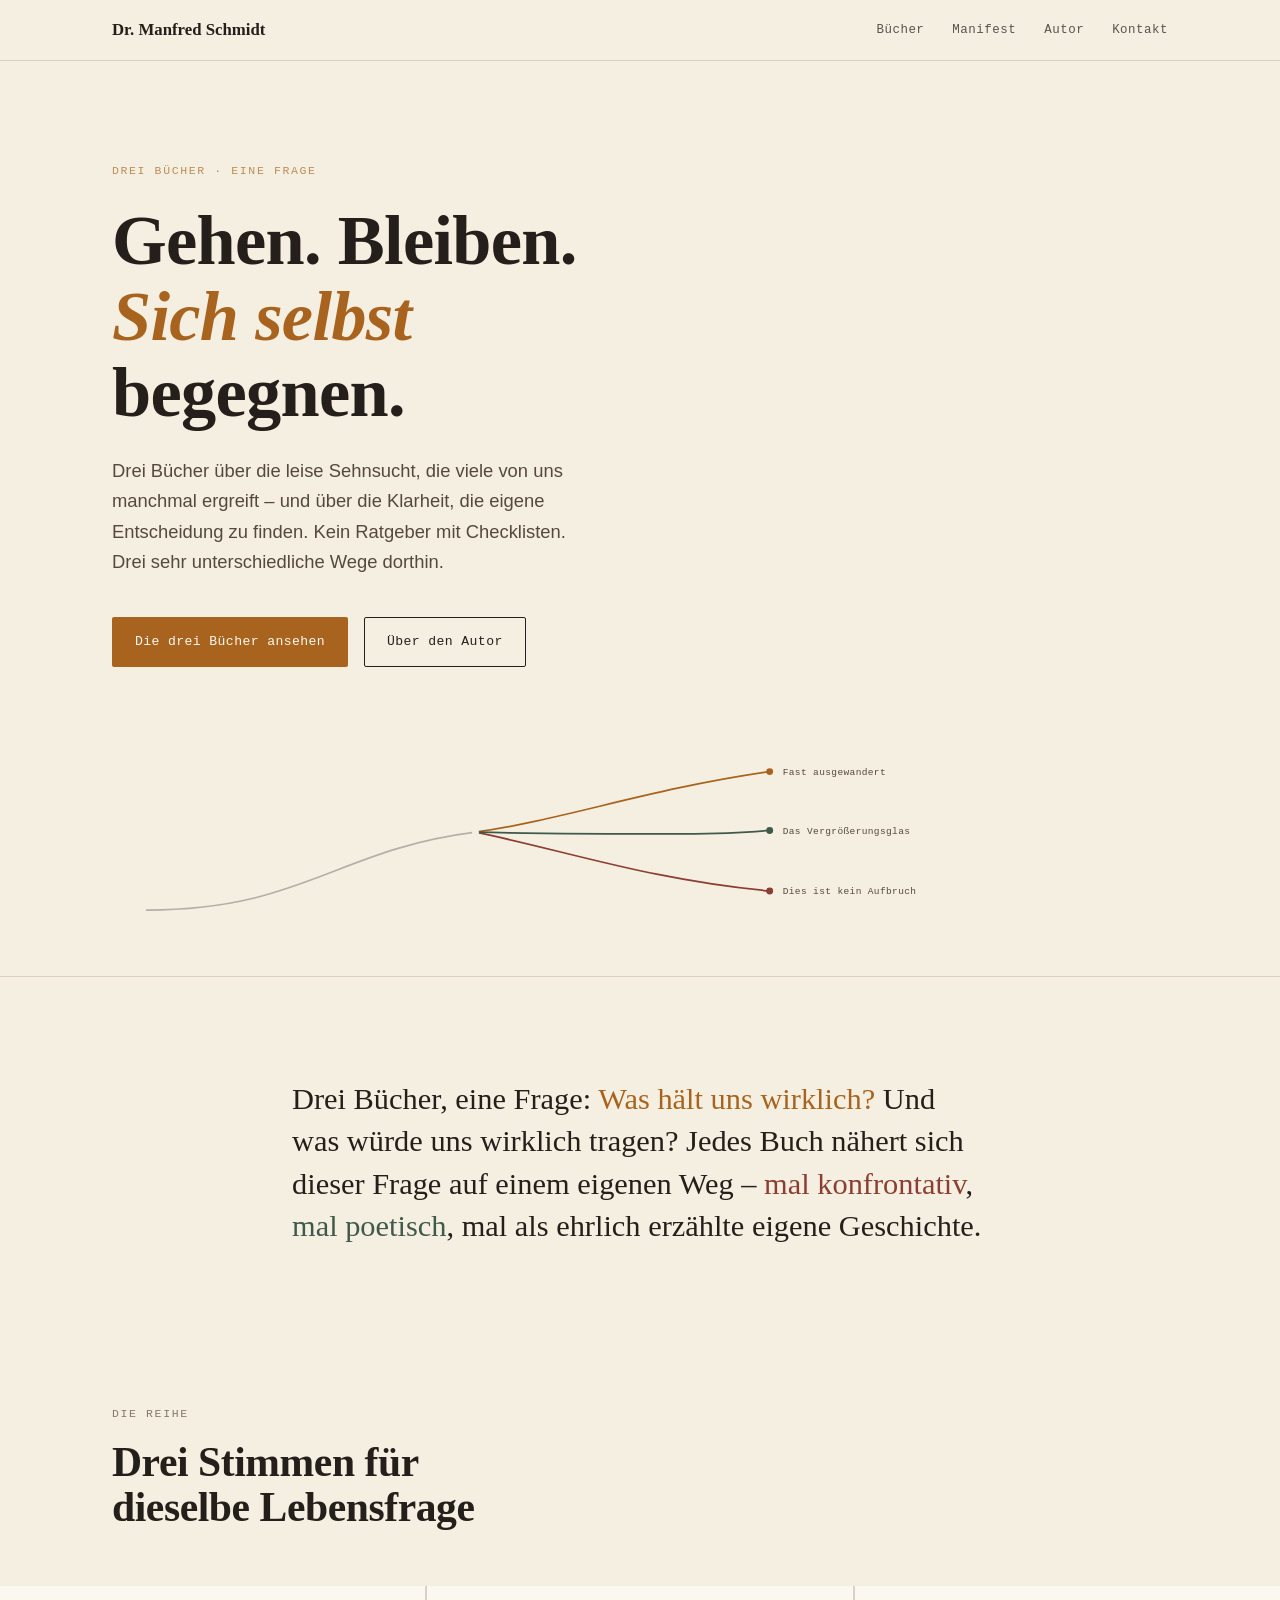
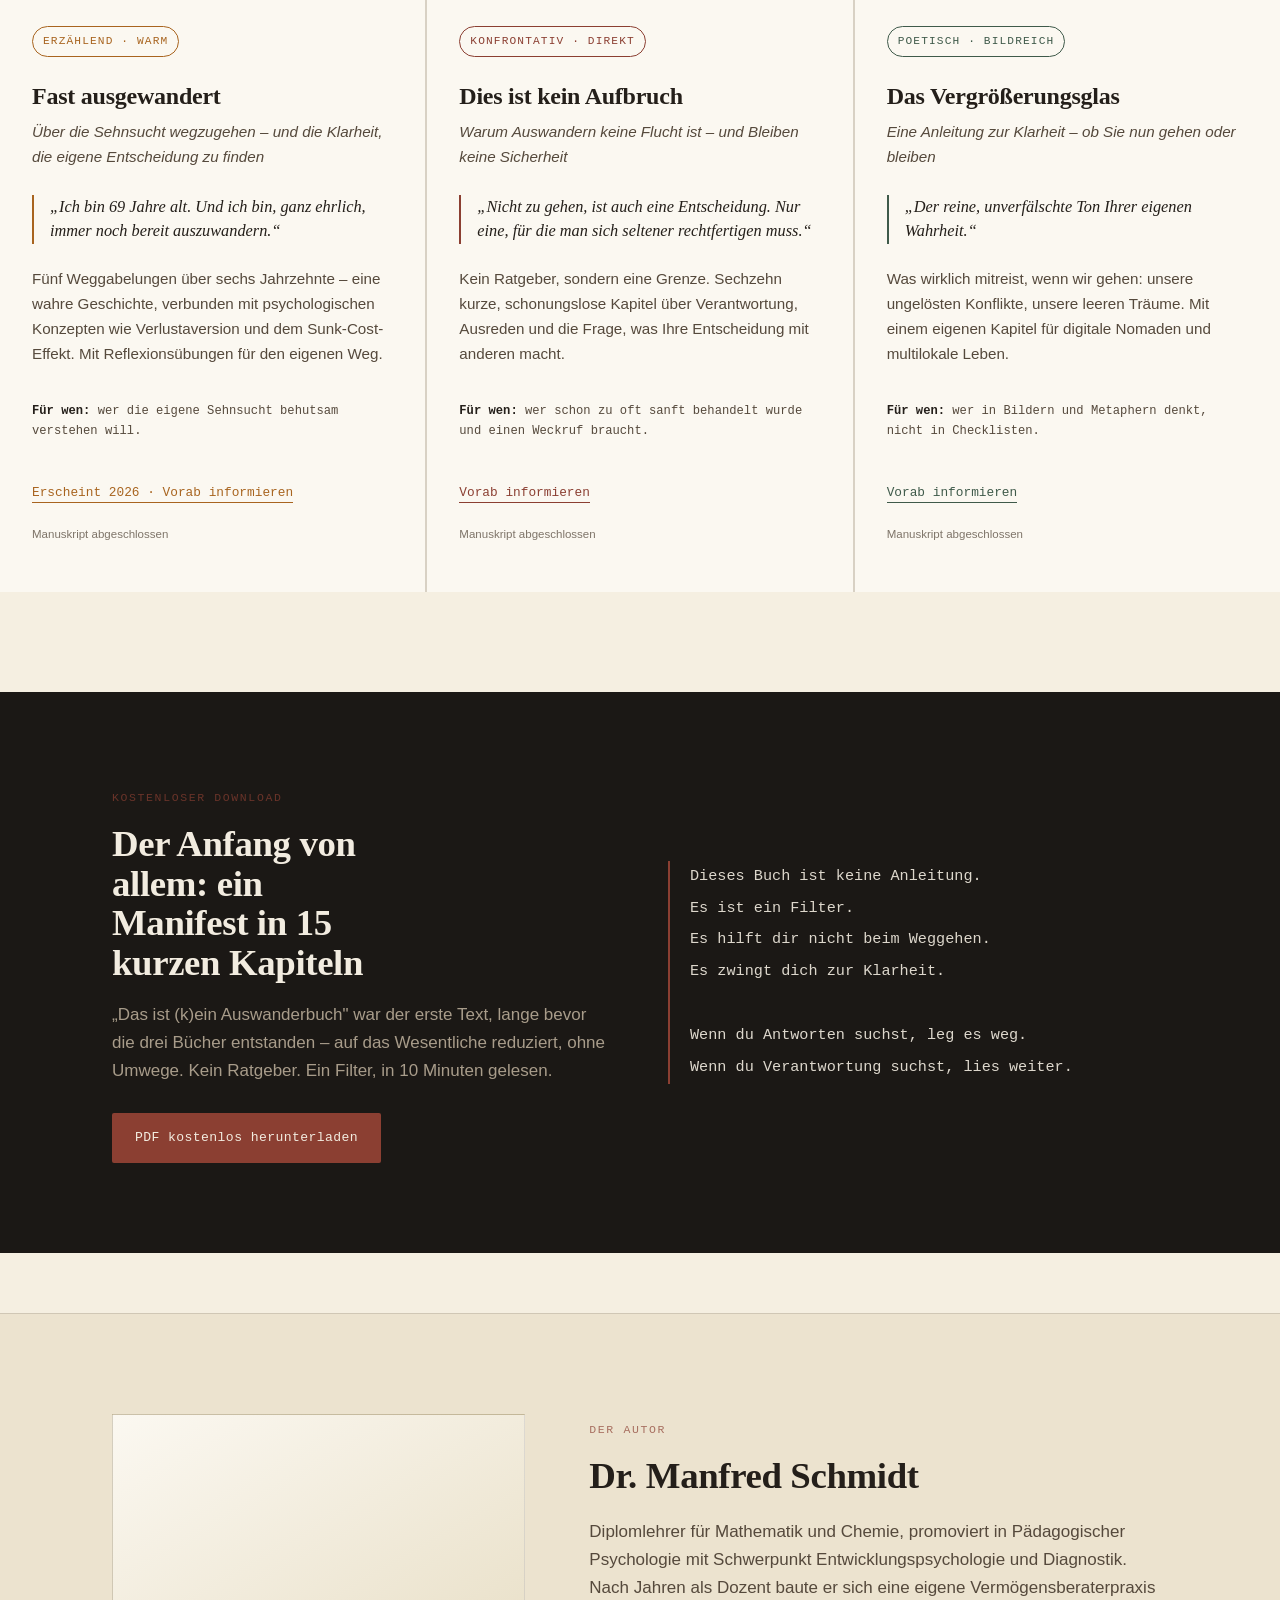
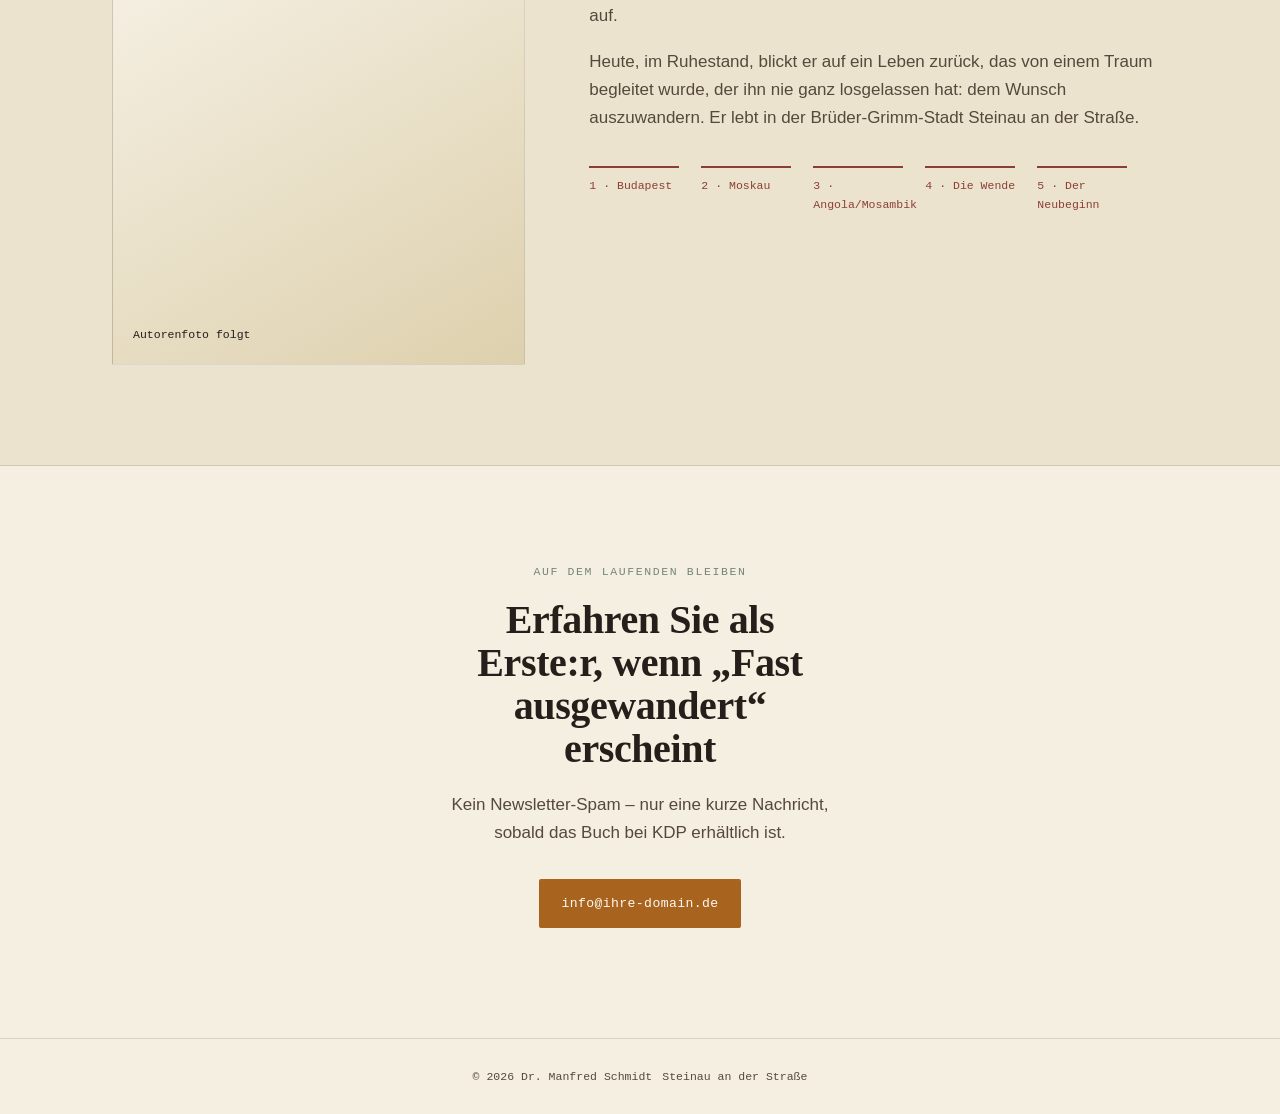
==== Dr. Manfred Schmidt — Gehen. Bleiben. Sich selbst begegnen..html @ ab990c92 "Add files via upload" ====
<!DOCTYPE html>
<!-- saved from url=(0057)file:///C:/Users/Manfred%20Schmidt/Downloads/index_8.html -->
<html lang="de"><head><meta http-equiv="Content-Type" content="text/html; charset=UTF-8">

<meta name="viewport" content="width=device-width, initial-scale=1.0">
<title>Dr. Manfred Schmidt — Gehen. Bleiben. Sich selbst begegnen.</title>
<meta name="description" content="Drei Bücher von Dr. Manfred Schmidt über die Sehnsucht wegzugehen und die Klarheit, die eigene Entscheidung zu finden.">
<link rel="preconnect" href="https://fonts.googleapis.com/">
<link rel="preconnect" href="https://fonts.gstatic.com/" crossorigin="">
<link href="./Dr. Manfred Schmidt — Gehen. Bleiben. Sich selbst begegnen._files/css2" rel="stylesheet">
<style>
  :root {
    --ink: #241f1a;
    --ink-soft: #55493c;
    --paper: #f5efe1;
    --paper-dim: #ece3cf;
    --card: #fbf8f1;
    --gold: #a8641f;
    --rust: #8b3f32;
    --sage: #3f5a4a;
    --mist: #6b6052;
    --line: rgba(36,31,26,0.14);
    --line-dark: rgba(36,31,26,0.14);
    --dark-bg: #1b1815;
    --dark-text: #f2ece0;
    --dark-mist: #a89c8a;
  }

  * { box-sizing: border-box; }
  html { scroll-behavior: smooth; }

  body {
    margin: 0;
    background: var(--paper);
    color: var(--ink);
    font-family: 'Source Sans 3', sans-serif;
    font-size: 17px;
    line-height: 1.65;
    -webkit-font-smoothing: antialiased;
  }

  h1, h2, h3, .display {
    font-family: 'Fraunces', serif;
    font-weight: 600;
    line-height: 1.08;
    margin: 0;
    letter-spacing: -0.01em;
  }

  .eyebrow {
    font-family: 'IBM Plex Mono', monospace;
    font-size: 0.72rem;
    letter-spacing: 0.14em;
    text-transform: uppercase;
    opacity: 0.7;
  }

  a { color: inherit; }

  .wrap {
    max-width: 1120px;
    margin: 0 auto;
    padding: 0 32px;
  }

  /* ---------- NAV ---------- */
  nav {
    position: sticky;
    top: 0;
    z-index: 50;
    background: rgba(245,239,225,0.88);
    backdrop-filter: blur(10px);
    border-bottom: 1px solid var(--line);
  }
  nav .wrap {
    display: flex;
    align-items: center;
    justify-content: space-between;
    padding-top: 16px;
    padding-bottom: 16px;
  }
  .brand {
    font-family: 'Fraunces', serif;
    font-weight: 600;
    font-size: 1.05rem;
  }
  .navlinks {
    display: flex;
    gap: 28px;
    font-family: 'IBM Plex Mono', monospace;
    font-size: 0.78rem;
    letter-spacing: 0.04em;
  }
  .navlinks a {
    text-decoration: none;
    opacity: 0.75;
    transition: opacity 0.2s;
  }
  .navlinks a:hover, .navlinks a:focus-visible { opacity: 1; }

  @media (max-width: 640px) {
    .navlinks { display: none; }
  }

  /* ---------- HERO ---------- */
  .hero {
    position: relative;
    padding: 100px 0 40px;
    overflow: hidden;
  }
  .hero .wrap {
    position: relative;
    z-index: 2;
  }
  .hero .eyebrow { color: var(--gold); margin-bottom: 22px; display: block; }
  .hero h1 {
    font-size: clamp(2.4rem, 6vw, 4.4rem);
    max-width: 15ch;
    color: var(--ink);
  }
  .hero h1 em {
    font-style: italic;
    color: var(--gold);
  }
  .hero p.lede {
    margin-top: 26px;
    max-width: 46ch;
    font-size: 1.15rem;
    color: var(--ink-soft);
  }
  .hero-cta {
    margin-top: 40px;
    display: flex;
    gap: 16px;
    flex-wrap: wrap;
  }
  .btn {
    font-family: 'IBM Plex Mono', monospace;
    font-size: 0.82rem;
    letter-spacing: 0.03em;
    text-decoration: none;
    padding: 13px 22px;
    border-radius: 2px;
    display: inline-block;
    border: 1px solid transparent;
    transition: transform 0.15s ease, opacity 0.15s ease;
  }
  .btn:hover { transform: translateY(-1px); }
  .btn-primary { background: var(--gold); color: #fdf9f1; }
  .btn-ghost { border-color: var(--ink); color: var(--ink); }

  /* crossroads svg */
  .crossroads {
    margin-top: 70px;
    width: 100%;
    max-width: 900px;
  }
  .crossroads path {
    fill: none;
    stroke-width: 2;
    stroke-linecap: round;
  }
  .path-gold { stroke: var(--gold); }
  .path-rust { stroke: var(--rust); }
  .path-sage { stroke: var(--sage); }
  .crossroads .draw {
    stroke-dasharray: 900;
    stroke-dashoffset: 900;
    animation: draw 2.2s ease forwards;
  }
  .crossroads .draw.d2 { animation-delay: 0.25s; }
  .crossroads .draw.d3 { animation-delay: 0.5s; }
  @keyframes draw { to { stroke-dashoffset: 0; } }
  .crossroads circle { fill: var(--paper); }
  .crossroads text {
    font-family: 'IBM Plex Mono', monospace;
    font-size: 11px;
    fill: var(--ink-soft);
    letter-spacing: 0.04em;
  }
  @media (prefers-reduced-motion: reduce) {
    .crossroads .draw { animation: none; stroke-dashoffset: 0; }
  }

  /* ---------- LEITIDEE ---------- */
  .leitidee {
    padding: 70px 0 30px;
    border-top: 1px solid var(--line);
  }
  .leitidee .wrap { max-width: 760px; }
  .leitidee p.big {
    font-family: 'Fraunces', serif;
    font-weight: 500;
    font-size: clamp(1.4rem, 3vw, 1.9rem);
    line-height: 1.4;
    color: var(--ink);
  }
  .leitidee p.big .accent-gold { color: var(--gold); }
  .leitidee p.big .accent-rust { color: var(--rust); }
  .leitidee p.big .accent-sage { color: var(--sage); }

  /* ---------- BOOKS ---------- */
  .books { padding: 90px 0 40px; }
  .books > .wrap > .eyebrow { color: var(--ink-soft); }
  .books h2 {
    margin-top: 14px;
    font-size: clamp(1.9rem, 4vw, 2.6rem);
    max-width: 20ch;
    color: var(--ink);
  }

  .book-grid {
    margin-top: 56px;
    display: grid;
    grid-template-columns: repeat(3, 1fr);
    gap: 2px;
    background: var(--line);
  }
  @media (max-width: 900px) {
    .book-grid { grid-template-columns: 1fr; }
  }

  .book-card {
    background: var(--card);
    padding: 40px 32px 36px;
    display: flex;
    flex-direction: column;
    min-height: 560px;
  }
  .book-card .tag {
    font-family: 'IBM Plex Mono', monospace;
    font-size: 0.7rem;
    letter-spacing: 0.1em;
    text-transform: uppercase;
    padding: 5px 10px;
    border-radius: 20px;
    width: fit-content;
    border: 1px solid;
  }
  .book-card.gold .tag { color: var(--gold); border-color: var(--gold); }
  .book-card.rust .tag { color: var(--rust); border-color: var(--rust); }
  .book-card.sage .tag { color: var(--sage); border-color: var(--sage); }

  .book-card h3 {
    margin-top: 24px;
    font-size: 1.5rem;
    line-height: 1.25;
    color: var(--ink);
  }
  .book-card .subtitle {
    margin-top: 8px;
    font-style: italic;
    color: var(--ink-soft);
    font-size: 0.95rem;
  }
  .book-card blockquote {
    margin: 26px 0 0;
    padding-left: 16px;
    border-left: 2px solid;
    font-family: 'Fraunces', serif;
    font-style: italic;
    font-size: 1.02rem;
    line-height: 1.5;
    color: var(--ink);
  }
  .book-card.gold blockquote { border-color: var(--gold); }
  .book-card.rust blockquote { border-color: var(--rust); }
  .book-card.sage blockquote { border-color: var(--sage); }

  .book-card .desc {
    margin-top: 22px;
    color: var(--ink-soft);
    font-size: 0.95rem;
    flex-grow: 1;
  }
  .book-card .fuer-wen {
    margin-top: 20px;
    font-family: 'IBM Plex Mono', monospace;
    font-size: 0.76rem;
    color: var(--ink-soft);
  }
  .book-card .fuer-wen strong { color: var(--ink); font-weight: 600; }

  .book-card .cta {
    margin-top: 28px;
    font-family: 'IBM Plex Mono', monospace;
    font-size: 0.8rem;
  }
  .book-card.gold .cta a { color: var(--gold); }
  .book-card.rust .cta a { color: var(--rust); }
  .book-card.sage .cta a { color: var(--sage); }
  .book-card .cta a { text-decoration: none; border-bottom: 1px solid currentColor; padding-bottom: 2px; }
  .book-card .status {
    margin-top: 10px;
    font-size: 0.72rem;
    color: var(--ink-soft);
    opacity: 0.75;
  }

  /* ---------- AUTHOR ---------- */
  .author {
    background: var(--paper-dim);
    color: var(--ink);
    padding: 100px 0;
    margin-top: 60px;
    border-top: 1px solid var(--line);
    border-bottom: 1px solid var(--line);
  }
  .author .wrap {
    display: grid;
    grid-template-columns: 1fr 1.4fr;
    gap: 64px;
    align-items: start;
  }
  @media (max-width: 800px) {
    .author .wrap { grid-template-columns: 1fr; gap: 36px; }
  }
  .author .eyebrow { color: var(--rust); }
  .author h2 {
    margin-top: 14px;
    font-size: clamp(1.8rem, 3.4vw, 2.3rem);
    color: var(--ink);
  }
  .author-portrait {
    width: 100%;
    aspect-ratio: 3/4;
    background: linear-gradient(150deg, var(--card), #ddd0ad);
    border: 1px solid var(--line);
    display: flex;
    align-items: flex-end;
    padding: 20px;
    font-family: 'IBM Plex Mono', monospace;
    font-size: 0.72rem;
    color: var(--ink);
    opacity: 0.55;
  }
  .author-bio p { margin: 0 0 18px; color: var(--ink-soft); }
  .author-bio p:last-child { margin-bottom: 0; }

  .weggabelungen {
    margin-top: 34px;
    display: flex;
    gap: 22px;
    flex-wrap: wrap;
  }
  .weggabelung {
    font-family: 'IBM Plex Mono', monospace;
    font-size: 0.72rem;
    color: var(--rust);
    border-top: 2px solid var(--rust);
    padding-top: 8px;
    width: 90px;
  }

  /* ---------- MANIFEST ---------- */
  .manifest {
    background: var(--dark-bg);
    color: var(--dark-text);
    padding: 90px 0;
    margin-top: 60px;
  }
  .manifest .wrap {
    display: grid;
    grid-template-columns: 1fr 1fr;
    gap: 56px;
    align-items: center;
  }
  @media (max-width: 800px) {
    .manifest .wrap { grid-template-columns: 1fr; }
  }
  .manifest .eyebrow { color: var(--rust); }
  .manifest h2 {
    margin-top: 14px;
    font-size: clamp(1.7rem, 3.4vw, 2.3rem);
    color: var(--dark-text);
    max-width: 16ch;
  }
  .manifest p.desc { margin-top: 18px; color: var(--dark-mist); }
  .manifest .btn-primary { background: var(--rust); color: var(--dark-text); }
  .manifest .btn-ghost { border-color: var(--dark-mist); color: var(--dark-text); }
  .manifest .hero-cta { margin-top: 28px; }

  .manifest-quote {
    font-family: 'Courier New', monospace;
    font-size: 0.95rem;
    line-height: 2.1;
    border-left: 2px solid var(--rust);
    padding-left: 20px;
    color: var(--dark-text);
  }
  .manifest-quote span { display: block; opacity: 0.9; }

  /* ---------- CONTACT ---------- */
  .contact {
    padding: 90px 0 110px;
    text-align: center;
  }
  .contact .eyebrow { color: var(--sage); }
  .contact h2 {
    margin-top: 14px;
    font-size: clamp(1.8rem, 4vw, 2.5rem);
    max-width: 20ch;
    margin-left: auto;
    margin-right: auto;
    color: var(--ink);
  }
  .contact p {
    margin: 20px auto 0;
    max-width: 44ch;
    color: var(--ink-soft);
  }
  .contact .btn { margin-top: 32px; }

  footer {
    border-top: 1px solid var(--line);
    padding: 28px 0;
    font-family: 'IBM Plex Mono', monospace;
    font-size: 0.72rem;
    color: var(--ink-soft);
    display: flex;
    justify-content: space-between;
    flex-wrap: wrap;
    gap: 10px;
  }

  .reveal {
    opacity: 0;
    transform: translateY(18px);
    transition: opacity 0.7s ease, transform 0.7s ease;
  }
  .reveal.in { opacity: 1; transform: translateY(0); }
</style>
</head>
<body>

<nav>
  <div class="wrap">
    <div class="brand">Dr. Manfred Schmidt</div>
    <div class="navlinks">
      <a href="file:///C:/Users/Manfred%20Schmidt/Downloads/index_8.html#buecher">Bücher</a>
      <a href="file:///C:/Users/Manfred%20Schmidt/Downloads/index_8.html#manifest">Manifest</a>
      <a href="file:///C:/Users/Manfred%20Schmidt/Downloads/index_8.html#autor">Autor</a>
      <a href="file:///C:/Users/Manfred%20Schmidt/Downloads/index_8.html#kontakt">Kontakt</a>
    </div>
  </div>
</nav>

<header class="hero">
  <div class="wrap">
    <span class="eyebrow">Drei Bücher · eine Frage</span>
    <h1>Gehen. Bleiben.<br><em>Sich selbst</em> begegnen.</h1>
    <p class="lede">Drei Bücher über die leise Sehnsucht, die viele von uns manchmal ergreift – und über die Klarheit, die eigene Entscheidung zu finden. Kein Ratgeber mit Checklisten. Drei sehr unterschiedliche Wege dorthin.</p>
    <div class="hero-cta">
      <a href="file:///C:/Users/Manfred%20Schmidt/Downloads/index_8.html#buecher" class="btn btn-primary">Die drei Bücher ansehen</a>
      <a href="file:///C:/Users/Manfred%20Schmidt/Downloads/index_8.html#autor" class="btn btn-ghost">Über den Autor</a>
    </div>

    <svg class="crossroads" viewBox="0 0 1040 220" aria-hidden="true">
      <path class="draw" d="M 40 200 C 220 200, 260 130, 420 110" stroke="rgba(36,31,26,0.3)"></path>
      <path class="draw d1 path-gold" d="M 420 110 C 520 96, 620 60, 760 40"></path>
      <path class="draw d2 path-rust" d="M 420 110 C 520 130, 620 165, 760 178"></path>
      <path class="draw d3 path-sage" d="M 420 110 C 500 112, 580 112, 660 112 C 710 112, 740 110, 760 108"></path>
      <circle cx="420" cy="110" r="4" fill="var(--ink)"></circle>
      <circle cx="760" cy="40" r="4" style="fill:var(--gold)"></circle>
      <circle cx="760" cy="178" r="4" style="fill:var(--rust)"></circle>
      <circle cx="760" cy="108" r="4" style="fill:var(--sage)"></circle>
      <text x="775" y="44">Fast ausgewandert</text>
      <text x="775" y="182">Dies ist kein Aufbruch</text>
      <text x="775" y="112">Das Vergrößerungsglas</text>
    </svg>
  </div>
</header>

<section class="leitidee">
  <div class="wrap reveal in">
    <p class="big">Drei Bücher, eine Frage: <span class="accent-gold">Was hält uns wirklich?</span> Und was würde uns wirklich tragen? Jedes Buch nähert sich dieser Frage auf einem eigenen Weg – <span class="accent-rust">mal konfrontativ</span>, <span class="accent-sage">mal poetisch</span>, mal als ehrlich erzählte eigene Geschichte.</p>
  </div>
</section>

<section class="books" id="buecher">
  <div class="wrap">
    <span class="eyebrow">Die Reihe</span>
    <h2 class="reveal">Drei Stimmen für dieselbe Lebensfrage</h2>
  </div>

  <div class="book-grid reveal">
    <article class="book-card gold">
      <span class="tag">Erzählend · warm</span>
      <h3>Fast ausgewandert</h3>
      <div class="subtitle">Über die Sehnsucht wegzugehen – und die Klarheit, die eigene Entscheidung zu finden</div>
      <blockquote>„Ich bin 69 Jahre alt. Und ich bin, ganz ehrlich, immer noch bereit auszuwandern.“</blockquote>
      <p class="desc">Fünf Weggabelungen über sechs Jahrzehnte – eine wahre Geschichte, verbunden mit psychologischen Konzepten wie Verlustaversion und dem Sunk-Cost-Effekt. Mit Reflexionsübungen für den eigenen Weg.</p>
      <p class="fuer-wen"><strong>Für wen:</strong> wer die eigene Sehnsucht behutsam verstehen will.</p>
      <p class="cta"><a href="file:///C:/Users/Manfred%20Schmidt/Downloads/index_8.html#kontakt">Erscheint 2026 · Vorab informieren</a></p>
      <p class="status">Manuskript abgeschlossen</p>
    </article>

    <article class="book-card rust">
      <span class="tag">Konfrontativ · direkt</span>
      <h3>Dies ist kein Aufbruch</h3>
      <div class="subtitle">Warum Auswandern keine Flucht ist – und Bleiben keine Sicherheit</div>
      <blockquote>„Nicht zu gehen, ist auch eine Entscheidung. Nur eine, für die man sich seltener rechtfertigen muss.“</blockquote>
      <p class="desc">Kein Ratgeber, sondern eine Grenze. Sechzehn kurze, schonungslose Kapitel über Verantwortung, Ausreden und die Frage, was Ihre Entscheidung mit anderen macht.</p>
      <p class="fuer-wen"><strong>Für wen:</strong> wer schon zu oft sanft behandelt wurde und einen Weckruf braucht.</p>
      <p class="cta"><a href="file:///C:/Users/Manfred%20Schmidt/Downloads/index_8.html#kontakt">Vorab informieren</a></p>
      <p class="status">Manuskript abgeschlossen</p>
    </article>

    <article class="book-card sage">
      <span class="tag">Poetisch · bildreich</span>
      <h3>Das Vergrößerungsglas</h3>
      <div class="subtitle">Eine Anleitung zur Klarheit – ob Sie nun gehen oder bleiben</div>
      <blockquote>„Der reine, unverfälschte Ton Ihrer eigenen Wahrheit.“</blockquote>
      <p class="desc">Was wirklich mitreist, wenn wir gehen: unsere ungelösten Konflikte, unsere leeren Träume. Mit einem eigenen Kapitel für digitale Nomaden und multilokale Leben.</p>
      <p class="fuer-wen"><strong>Für wen:</strong> wer in Bildern und Metaphern denkt, nicht in Checklisten.</p>
      <p class="cta"><a href="file:///C:/Users/Manfred%20Schmidt/Downloads/index_8.html#kontakt">Vorab informieren</a></p>
      <p class="status">Manuskript abgeschlossen</p>
    </article>
  </div>
</section>

<section class="manifest" id="manifest">
  <div class="wrap">
    <div class="reveal">
      <span class="eyebrow">Kostenloser Download</span>
      <h2>Der Anfang von allem: ein Manifest in 15 kurzen Kapiteln</h2>
      <p class="desc">„Das ist (k)ein Auswanderbuch" war der erste Text, lange bevor die drei Bücher entstanden – auf das Wesentliche reduziert, ohne Umwege. Kein Ratgeber. Ein Filter, in 10 Minuten gelesen.</p>
      <div class="hero-cta">
        <a class="btn btn-primary" href="file:///C:/Users/Manfred%20Schmidt/Downloads/Manifest%20-%20Das%20ist%20(k)ein%20Auswanderbuch%20(hell).pdf" download="">PDF kostenlos herunterladen</a>
      </div>
    </div>
    <div class="manifest-quote reveal">
      <span>Dieses Buch ist keine Anleitung.</span>
      <span>Es ist ein Filter.</span>
      <span>Es hilft dir nicht beim Weggehen.</span>
      <span>Es zwingt dich zur Klarheit.</span>
      <span>&nbsp;</span>
      <span>Wenn du Antworten suchst, leg es weg.</span>
      <span>Wenn du Verantwortung suchst, lies weiter.</span>
    </div>
  </div>
</section>

<section class="author" id="autor">
  <div class="wrap">
    <div class="author-portrait reveal">Autorenfoto folgt</div>
    <div class="reveal">
      <span class="eyebrow">Der Autor</span>
      <h2>Dr. Manfred Schmidt</h2>
      <div class="author-bio" style="margin-top:22px;">
        <p>Diplomlehrer für Mathematik und Chemie, promoviert in Pädagogischer Psychologie mit Schwerpunkt Entwicklungspsychologie und Diagnostik. Nach Jahren als Dozent baute er sich eine eigene Vermögensberaterpraxis auf.</p>
        <p>Heute, im Ruhestand, blickt er auf ein Leben zurück, das von einem Traum begleitet wurde, der ihn nie ganz losgelassen hat: dem Wunsch auszuwandern. Er lebt in der Brüder-Grimm-Stadt Steinau an der Straße.</p>
      </div>
      <div class="weggabelungen">
        <div class="weggabelung">1 · Budapest</div>
        <div class="weggabelung">2 · Moskau</div>
        <div class="weggabelung">3 · Angola/Mosambik</div>
        <div class="weggabelung">4 · Die Wende</div>
        <div class="weggabelung">5 · Der Neubeginn</div>
      </div>
    </div>
  </div>
</section>

<section class="contact" id="kontakt">
  <div class="wrap reveal">
    <span class="eyebrow">Auf dem Laufenden bleiben</span>
    <h2>Erfahren Sie als Erste:r, wenn „Fast ausgewandert“ erscheint</h2>
    <p>Kein Newsletter-Spam – nur eine kurze Nachricht, sobald das Buch bei KDP erhältlich ist.</p>
    <a class="btn btn-primary" href="mailto:info@ihre-domain.de?subject=Bitte%20informieren%2C%20wenn%20das%20Buch%20erscheint">info@ihre-domain.de</a>
  </div>
</section>

<footer>
  <div class="wrap" style="display:flex; justify-content:space-between; flex-wrap:wrap; gap:10px;">
    <span>© 2026 Dr. Manfred Schmidt</span>
    <span>Steinau an der Straße</span>
  </div>
</footer>

<script>
  const io = new IntersectionObserver((entries) => {
    entries.forEach(e => { if (e.isIntersecting) e.target.classList.add('in'); });
  }, { threshold: 0.15 });
  document.querySelectorAll('.reveal').forEach(el => io.observe(el));
</script>



</body></html>
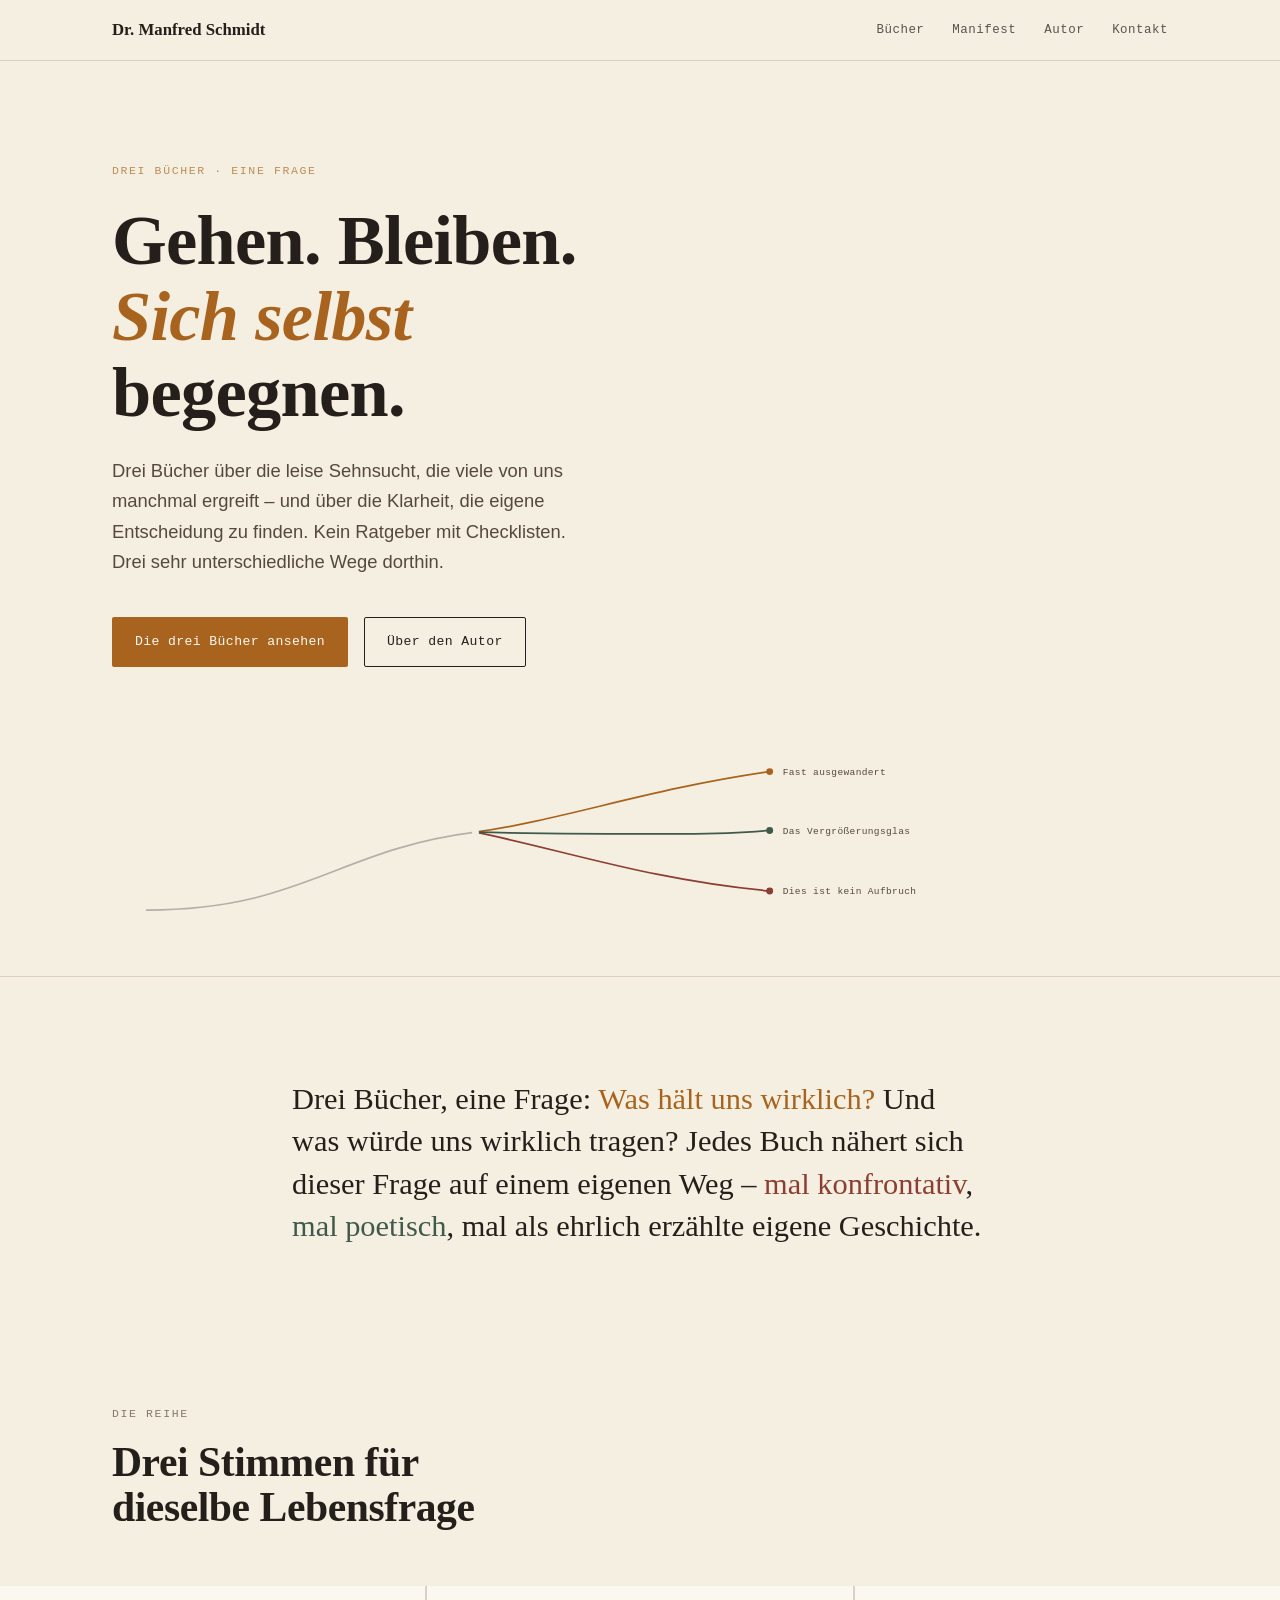
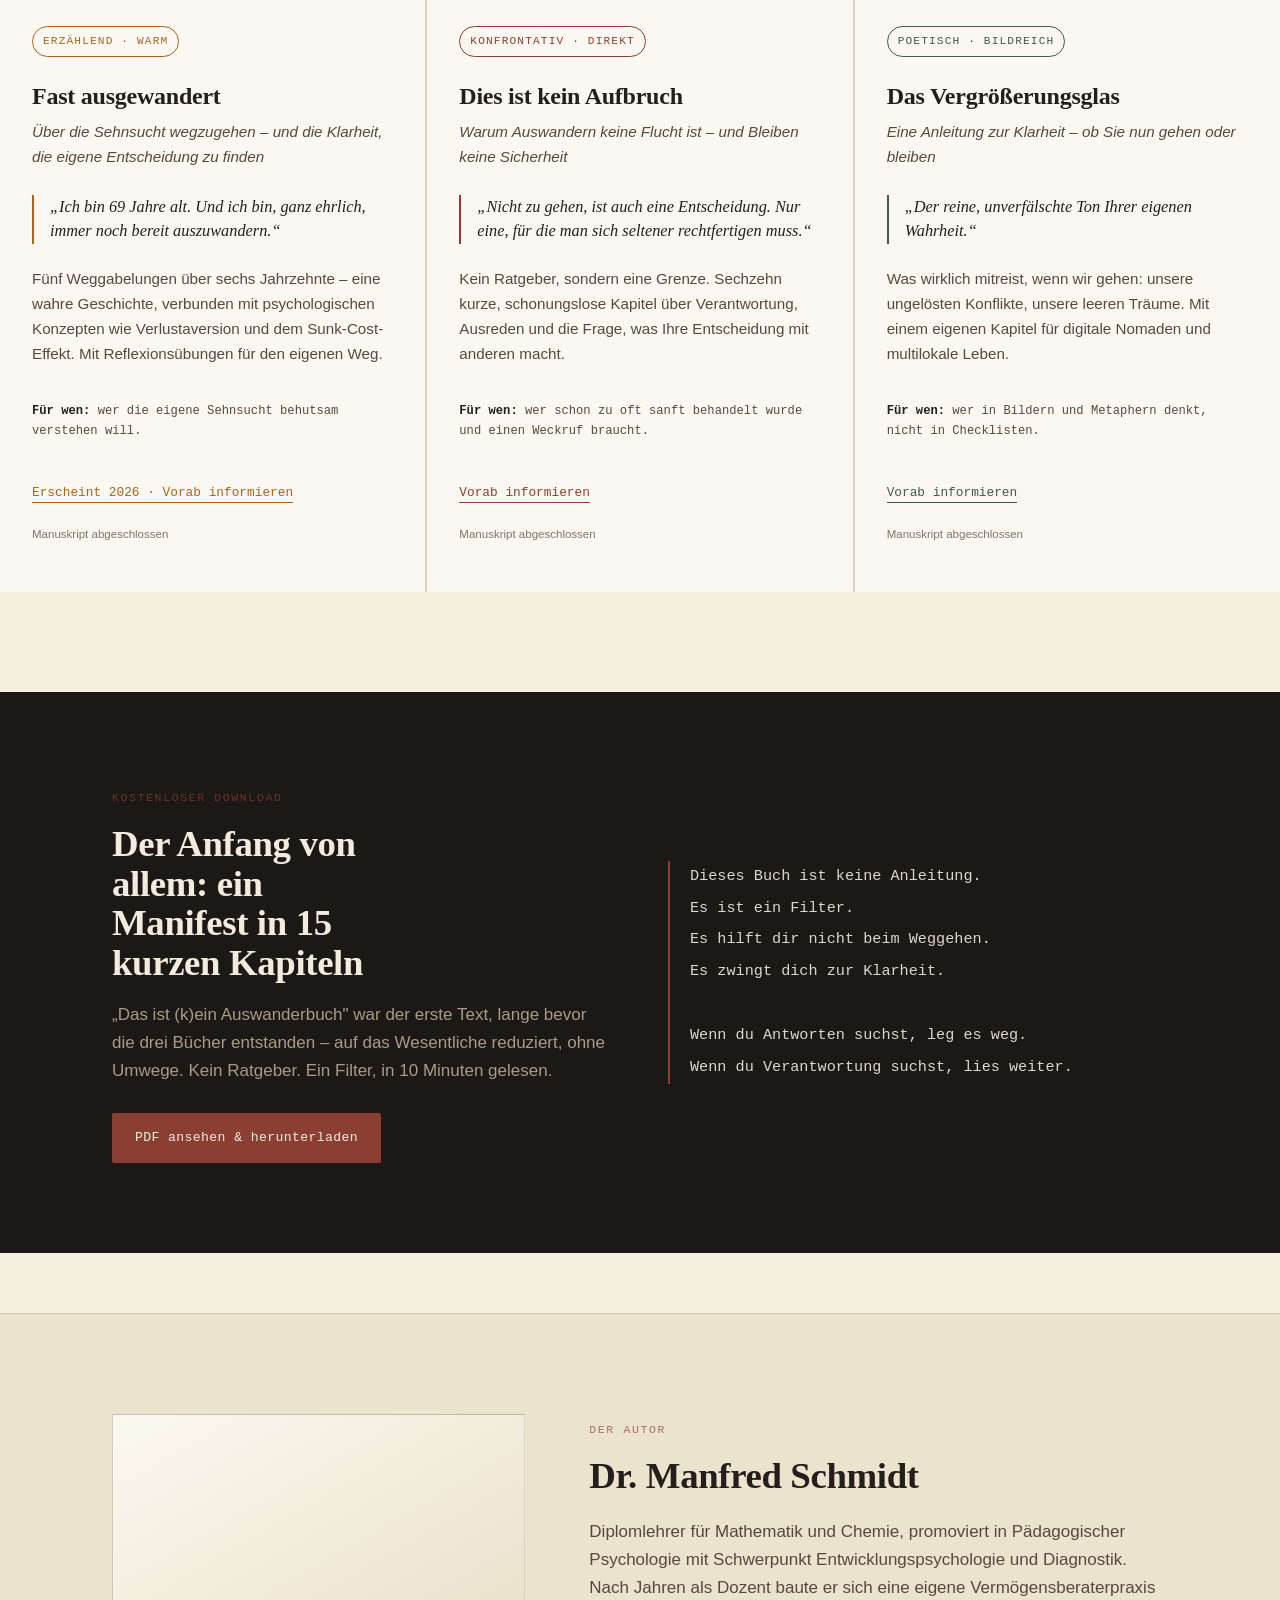
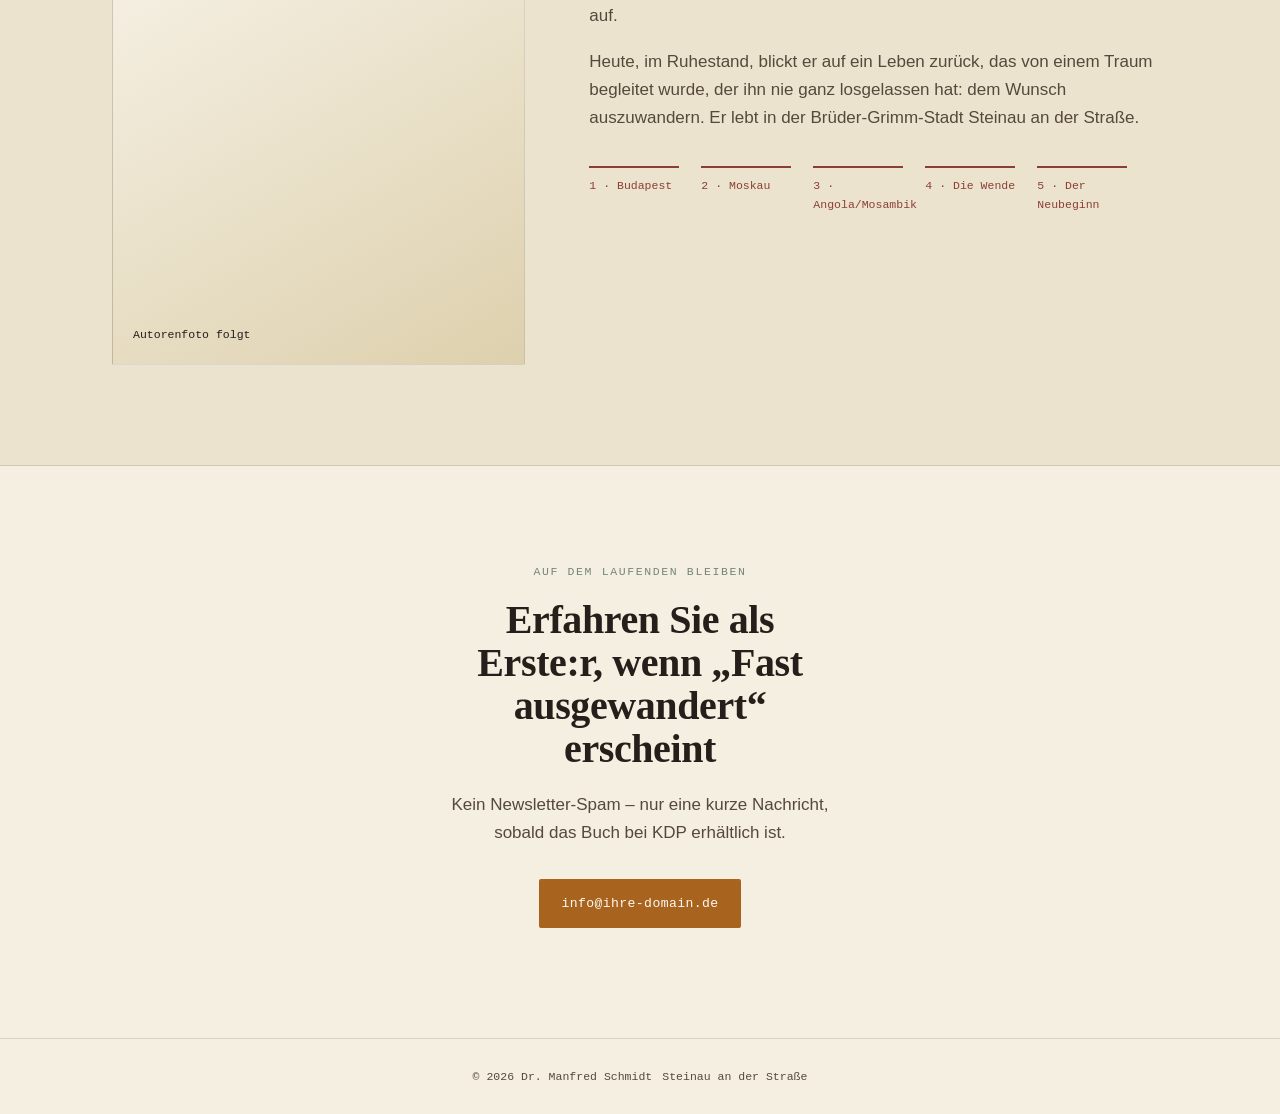
==== commit 080307a0: "Add files via upload" ====
--- a/Dr. Manfred Schmidt — Gehen. Bleiben. Sich selbst begegnen..html
+++ b/Dr. Manfred Schmidt — Gehen. Bleiben. Sich selbst begegnen..html
@@ -1,5 +1,5 @@
 <!DOCTYPE html>
-<!-- saved from url=(0057)file:///C:/Users/Manfred%20Schmidt/Downloads/index_8.html -->
+<!-- saved from url=(0058)file:///C:/Users/Manfred%20Schmidt/Downloads/index_11.html -->
 <html lang="de"><head><meta http-equiv="Content-Type" content="text/html; charset=UTF-8">
 
 <meta name="viewport" content="width=device-width, initial-scale=1.0">
@@ -437,10 +437,10 @@
   <div class="wrap">
     <div class="brand">Dr. Manfred Schmidt</div>
     <div class="navlinks">
-      <a href="file:///C:/Users/Manfred%20Schmidt/Downloads/index_8.html#buecher">Bücher</a>
-      <a href="file:///C:/Users/Manfred%20Schmidt/Downloads/index_8.html#manifest">Manifest</a>
-      <a href="file:///C:/Users/Manfred%20Schmidt/Downloads/index_8.html#autor">Autor</a>
-      <a href="file:///C:/Users/Manfred%20Schmidt/Downloads/index_8.html#kontakt">Kontakt</a>
+      <a href="file:///C:/Users/Manfred%20Schmidt/Downloads/index_11.html#buecher">Bücher</a>
+      <a href="file:///C:/Users/Manfred%20Schmidt/Downloads/index_11.html#manifest">Manifest</a>
+      <a href="file:///C:/Users/Manfred%20Schmidt/Downloads/index_11.html#autor">Autor</a>
+      <a href="file:///C:/Users/Manfred%20Schmidt/Downloads/index_11.html#kontakt">Kontakt</a>
     </div>
   </div>
 </nav>
@@ -451,8 +451,8 @@
     <h1>Gehen. Bleiben.<br><em>Sich selbst</em> begegnen.</h1>
     <p class="lede">Drei Bücher über die leise Sehnsucht, die viele von uns manchmal ergreift – und über die Klarheit, die eigene Entscheidung zu finden. Kein Ratgeber mit Checklisten. Drei sehr unterschiedliche Wege dorthin.</p>
     <div class="hero-cta">
-      <a href="file:///C:/Users/Manfred%20Schmidt/Downloads/index_8.html#buecher" class="btn btn-primary">Die drei Bücher ansehen</a>
-      <a href="file:///C:/Users/Manfred%20Schmidt/Downloads/index_8.html#autor" class="btn btn-ghost">Über den Autor</a>
+      <a href="file:///C:/Users/Manfred%20Schmidt/Downloads/index_11.html#buecher" class="btn btn-primary">Die drei Bücher ansehen</a>
+      <a href="file:///C:/Users/Manfred%20Schmidt/Downloads/index_11.html#autor" class="btn btn-ghost">Über den Autor</a>
     </div>
 
     <svg class="crossroads" viewBox="0 0 1040 220" aria-hidden="true">
@@ -472,7 +472,7 @@
 </header>
 
 <section class="leitidee">
-  <div class="wrap reveal in">
+  <div class="wrap reveal">
     <p class="big">Drei Bücher, eine Frage: <span class="accent-gold">Was hält uns wirklich?</span> Und was würde uns wirklich tragen? Jedes Buch nähert sich dieser Frage auf einem eigenen Weg – <span class="accent-rust">mal konfrontativ</span>, <span class="accent-sage">mal poetisch</span>, mal als ehrlich erzählte eigene Geschichte.</p>
   </div>
 </section>
@@ -491,7 +491,7 @@
       <blockquote>„Ich bin 69 Jahre alt. Und ich bin, ganz ehrlich, immer noch bereit auszuwandern.“</blockquote>
       <p class="desc">Fünf Weggabelungen über sechs Jahrzehnte – eine wahre Geschichte, verbunden mit psychologischen Konzepten wie Verlustaversion und dem Sunk-Cost-Effekt. Mit Reflexionsübungen für den eigenen Weg.</p>
       <p class="fuer-wen"><strong>Für wen:</strong> wer die eigene Sehnsucht behutsam verstehen will.</p>
-      <p class="cta"><a href="file:///C:/Users/Manfred%20Schmidt/Downloads/index_8.html#kontakt">Erscheint 2026 · Vorab informieren</a></p>
+      <p class="cta"><a href="file:///C:/Users/Manfred%20Schmidt/Downloads/index_11.html#kontakt">Erscheint 2026 · Vorab informieren</a></p>
       <p class="status">Manuskript abgeschlossen</p>
     </article>
 
@@ -502,7 +502,7 @@
       <blockquote>„Nicht zu gehen, ist auch eine Entscheidung. Nur eine, für die man sich seltener rechtfertigen muss.“</blockquote>
       <p class="desc">Kein Ratgeber, sondern eine Grenze. Sechzehn kurze, schonungslose Kapitel über Verantwortung, Ausreden und die Frage, was Ihre Entscheidung mit anderen macht.</p>
       <p class="fuer-wen"><strong>Für wen:</strong> wer schon zu oft sanft behandelt wurde und einen Weckruf braucht.</p>
-      <p class="cta"><a href="file:///C:/Users/Manfred%20Schmidt/Downloads/index_8.html#kontakt">Vorab informieren</a></p>
+      <p class="cta"><a href="file:///C:/Users/Manfred%20Schmidt/Downloads/index_11.html#kontakt">Vorab informieren</a></p>
       <p class="status">Manuskript abgeschlossen</p>
     </article>
 
@@ -513,7 +513,7 @@
       <blockquote>„Der reine, unverfälschte Ton Ihrer eigenen Wahrheit.“</blockquote>
       <p class="desc">Was wirklich mitreist, wenn wir gehen: unsere ungelösten Konflikte, unsere leeren Träume. Mit einem eigenen Kapitel für digitale Nomaden und multilokale Leben.</p>
       <p class="fuer-wen"><strong>Für wen:</strong> wer in Bildern und Metaphern denkt, nicht in Checklisten.</p>
-      <p class="cta"><a href="file:///C:/Users/Manfred%20Schmidt/Downloads/index_8.html#kontakt">Vorab informieren</a></p>
+      <p class="cta"><a href="file:///C:/Users/Manfred%20Schmidt/Downloads/index_11.html#kontakt">Vorab informieren</a></p>
       <p class="status">Manuskript abgeschlossen</p>
     </article>
   </div>
@@ -526,7 +526,7 @@
       <h2>Der Anfang von allem: ein Manifest in 15 kurzen Kapiteln</h2>
       <p class="desc">„Das ist (k)ein Auswanderbuch" war der erste Text, lange bevor die drei Bücher entstanden – auf das Wesentliche reduziert, ohne Umwege. Kein Ratgeber. Ein Filter, in 10 Minuten gelesen.</p>
       <div class="hero-cta">
-        <a class="btn btn-primary" href="file:///C:/Users/Manfred%20Schmidt/Downloads/Manifest%20-%20Das%20ist%20(k)ein%20Auswanderbuch%20(hell).pdf" download="">PDF kostenlos herunterladen</a>
+        <a class="btn btn-primary" href="file:///C:/Users/Manfred%20Schmidt/Downloads/Manifest%20-%20Das%20ist%20(k)ein%20Auswanderbuch%20(hell).pdf" target="_blank" rel="noopener">PDF ansehen &amp; herunterladen</a>
       </div>
     </div>
     <div class="manifest-quote reveal">
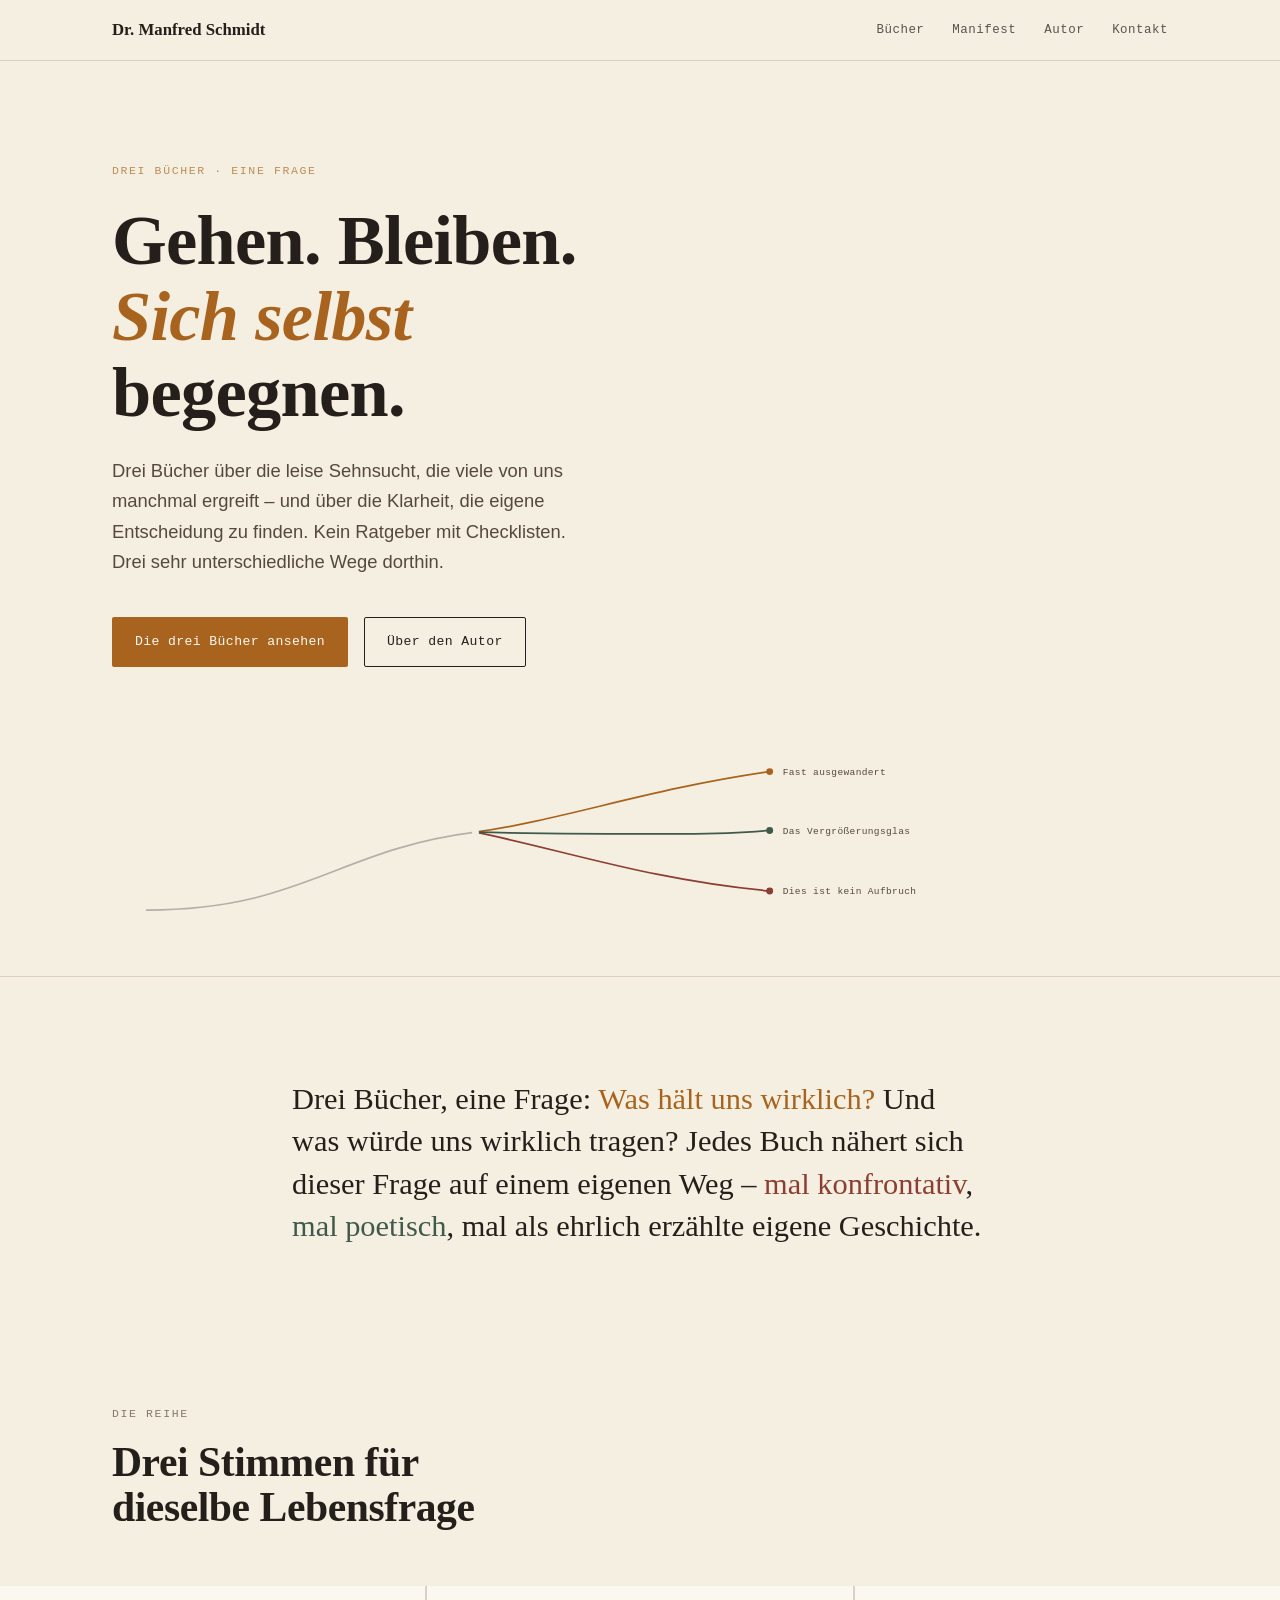
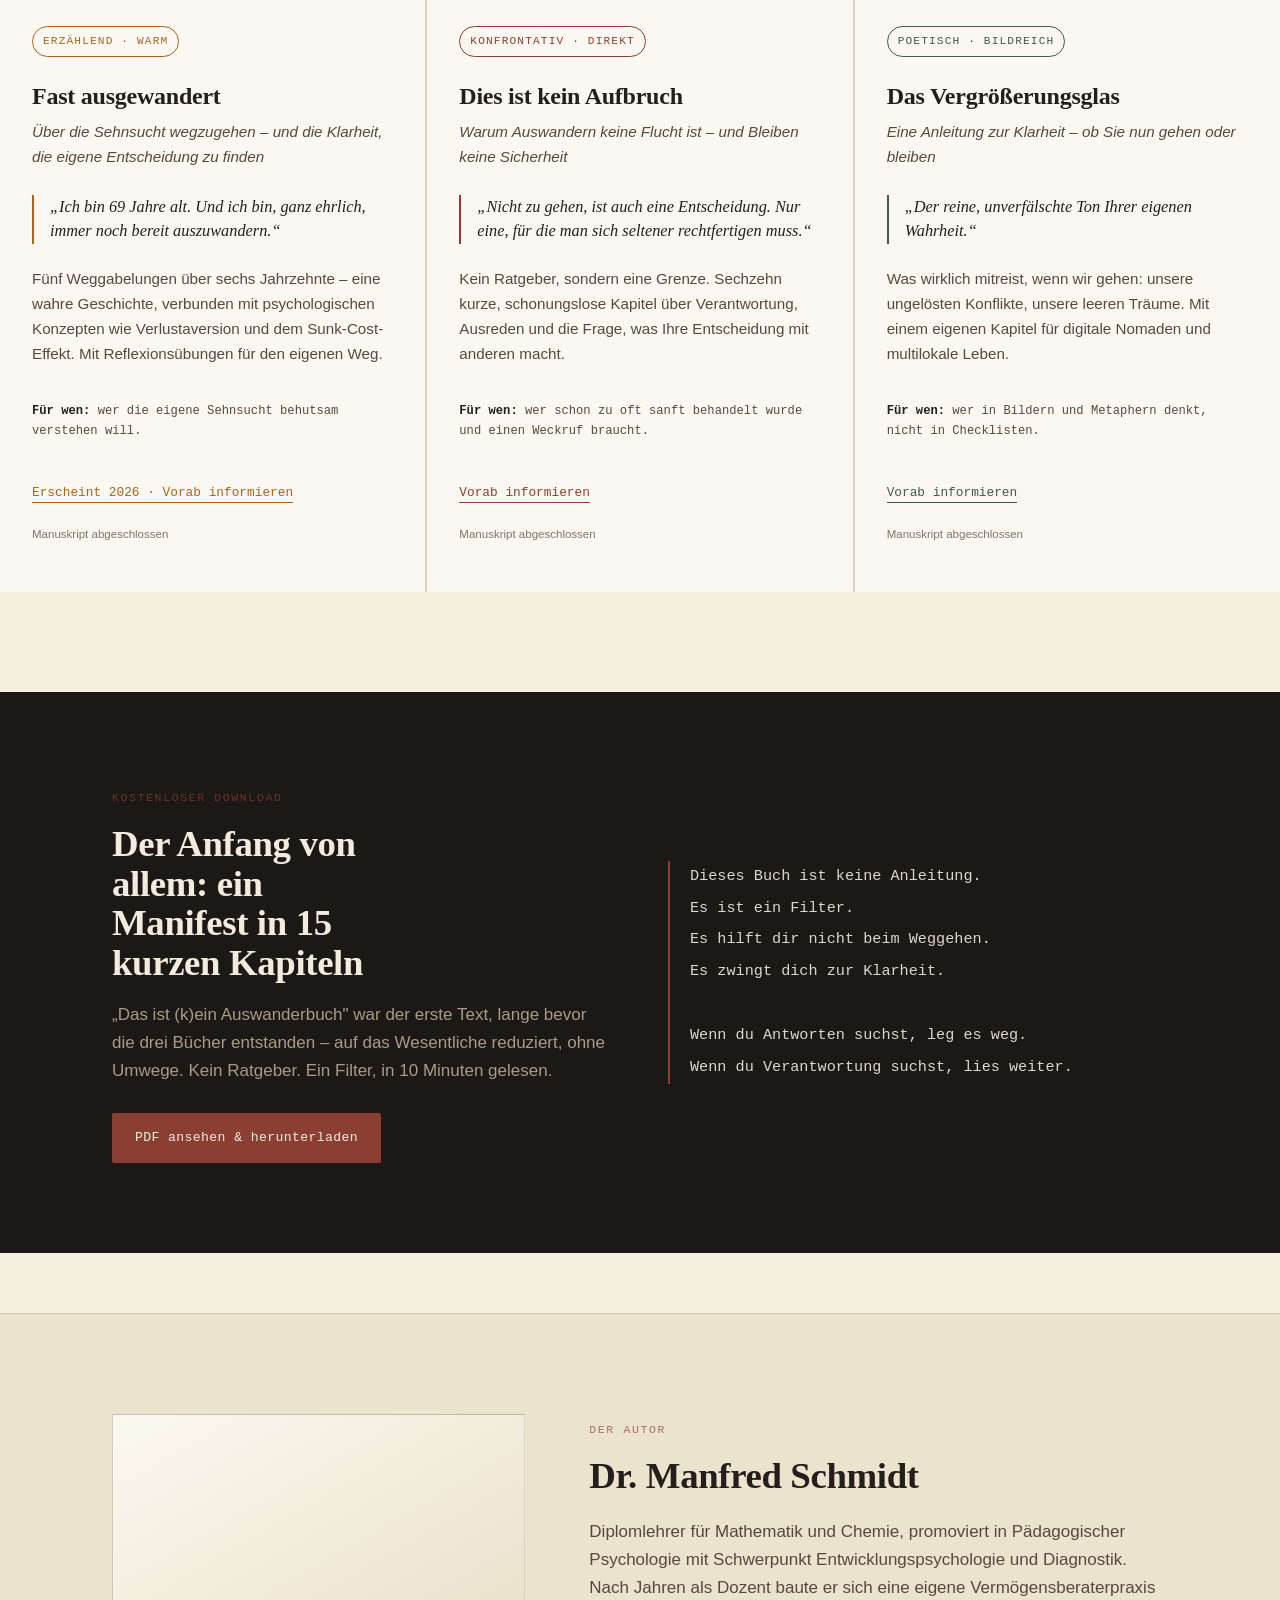
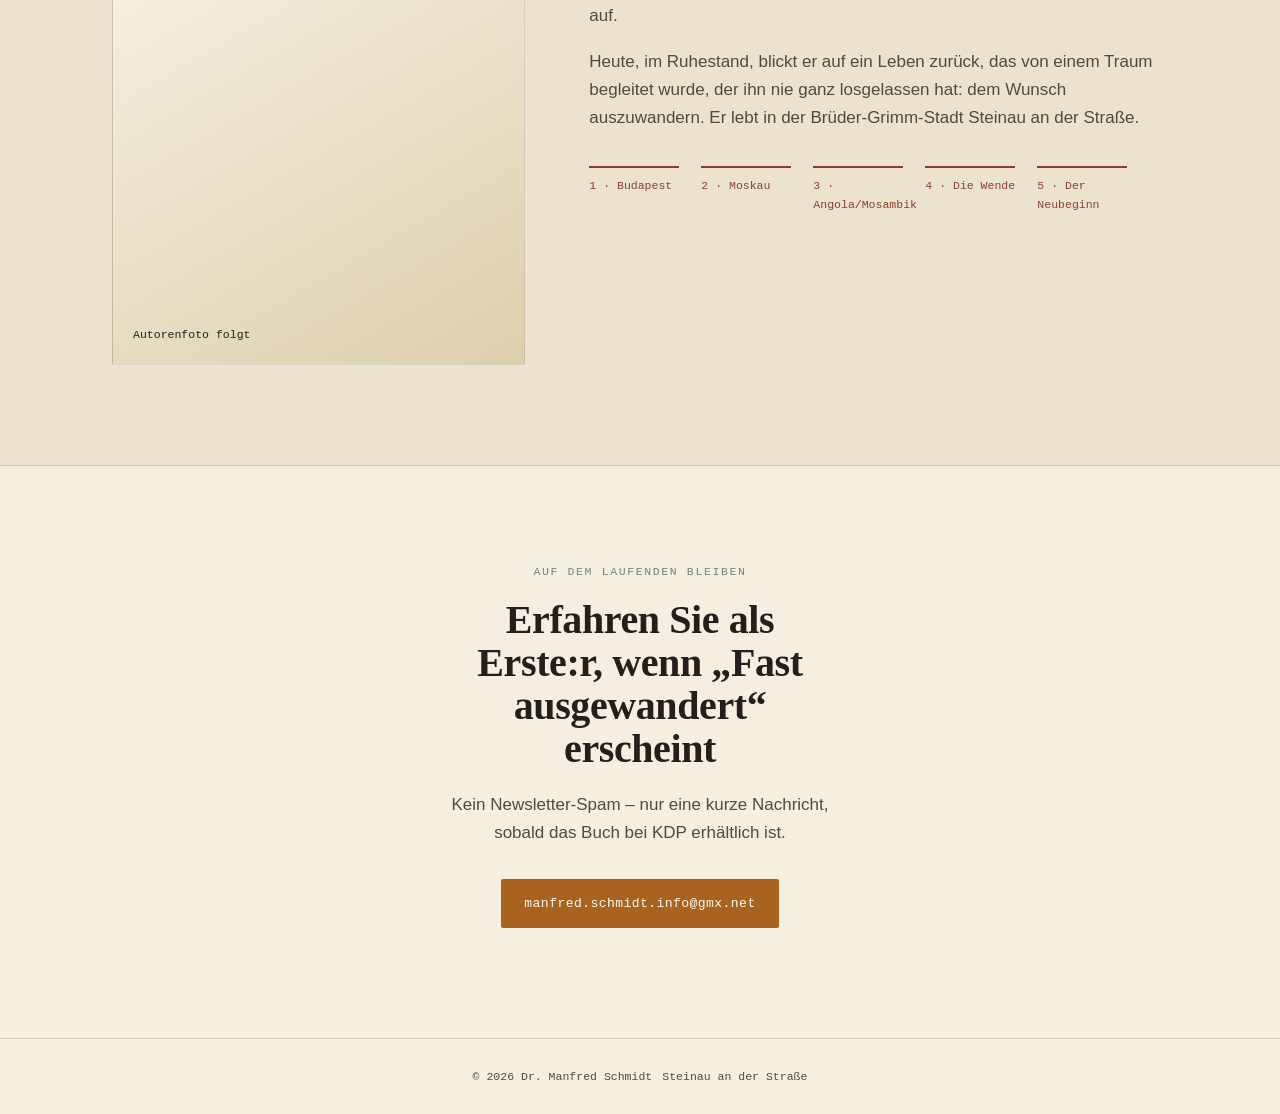
==== commit 52393345: "Add files via upload" ====
--- a/Dr. Manfred Schmidt — Gehen. Bleiben. Sich selbst begegnen..html
+++ b/Dr. Manfred Schmidt — Gehen. Bleiben. Sich selbst begegnen..html
@@ -1,5 +1,5 @@
 <!DOCTYPE html>
-<!-- saved from url=(0058)file:///C:/Users/Manfred%20Schmidt/Downloads/index_11.html -->
+<!-- saved from url=(0058)file:///C:/Users/Manfred%20Schmidt/Downloads/index_12.html -->
 <html lang="de"><head><meta http-equiv="Content-Type" content="text/html; charset=UTF-8">
 
 <meta name="viewport" content="width=device-width, initial-scale=1.0">
@@ -437,10 +437,10 @@
   <div class="wrap">
     <div class="brand">Dr. Manfred Schmidt</div>
     <div class="navlinks">
-      <a href="file:///C:/Users/Manfred%20Schmidt/Downloads/index_11.html#buecher">Bücher</a>
-      <a href="file:///C:/Users/Manfred%20Schmidt/Downloads/index_11.html#manifest">Manifest</a>
-      <a href="file:///C:/Users/Manfred%20Schmidt/Downloads/index_11.html#autor">Autor</a>
-      <a href="file:///C:/Users/Manfred%20Schmidt/Downloads/index_11.html#kontakt">Kontakt</a>
+      <a href="file:///C:/Users/Manfred%20Schmidt/Downloads/index_12.html#buecher">Bücher</a>
+      <a href="file:///C:/Users/Manfred%20Schmidt/Downloads/index_12.html#manifest">Manifest</a>
+      <a href="file:///C:/Users/Manfred%20Schmidt/Downloads/index_12.html#autor">Autor</a>
+      <a href="file:///C:/Users/Manfred%20Schmidt/Downloads/index_12.html#kontakt">Kontakt</a>
     </div>
   </div>
 </nav>
@@ -451,8 +451,8 @@
     <h1>Gehen. Bleiben.<br><em>Sich selbst</em> begegnen.</h1>
     <p class="lede">Drei Bücher über die leise Sehnsucht, die viele von uns manchmal ergreift – und über die Klarheit, die eigene Entscheidung zu finden. Kein Ratgeber mit Checklisten. Drei sehr unterschiedliche Wege dorthin.</p>
     <div class="hero-cta">
-      <a href="file:///C:/Users/Manfred%20Schmidt/Downloads/index_11.html#buecher" class="btn btn-primary">Die drei Bücher ansehen</a>
-      <a href="file:///C:/Users/Manfred%20Schmidt/Downloads/index_11.html#autor" class="btn btn-ghost">Über den Autor</a>
+      <a href="file:///C:/Users/Manfred%20Schmidt/Downloads/index_12.html#buecher" class="btn btn-primary">Die drei Bücher ansehen</a>
+      <a href="file:///C:/Users/Manfred%20Schmidt/Downloads/index_12.html#autor" class="btn btn-ghost">Über den Autor</a>
     </div>
 
     <svg class="crossroads" viewBox="0 0 1040 220" aria-hidden="true">
@@ -491,7 +491,7 @@
       <blockquote>„Ich bin 69 Jahre alt. Und ich bin, ganz ehrlich, immer noch bereit auszuwandern.“</blockquote>
       <p class="desc">Fünf Weggabelungen über sechs Jahrzehnte – eine wahre Geschichte, verbunden mit psychologischen Konzepten wie Verlustaversion und dem Sunk-Cost-Effekt. Mit Reflexionsübungen für den eigenen Weg.</p>
       <p class="fuer-wen"><strong>Für wen:</strong> wer die eigene Sehnsucht behutsam verstehen will.</p>
-      <p class="cta"><a href="file:///C:/Users/Manfred%20Schmidt/Downloads/index_11.html#kontakt">Erscheint 2026 · Vorab informieren</a></p>
+      <p class="cta"><a href="file:///C:/Users/Manfred%20Schmidt/Downloads/index_12.html#kontakt">Erscheint 2026 · Vorab informieren</a></p>
       <p class="status">Manuskript abgeschlossen</p>
     </article>
 
@@ -502,7 +502,7 @@
       <blockquote>„Nicht zu gehen, ist auch eine Entscheidung. Nur eine, für die man sich seltener rechtfertigen muss.“</blockquote>
       <p class="desc">Kein Ratgeber, sondern eine Grenze. Sechzehn kurze, schonungslose Kapitel über Verantwortung, Ausreden und die Frage, was Ihre Entscheidung mit anderen macht.</p>
       <p class="fuer-wen"><strong>Für wen:</strong> wer schon zu oft sanft behandelt wurde und einen Weckruf braucht.</p>
-      <p class="cta"><a href="file:///C:/Users/Manfred%20Schmidt/Downloads/index_11.html#kontakt">Vorab informieren</a></p>
+      <p class="cta"><a href="file:///C:/Users/Manfred%20Schmidt/Downloads/index_12.html#kontakt">Vorab informieren</a></p>
       <p class="status">Manuskript abgeschlossen</p>
     </article>
 
@@ -513,7 +513,7 @@
       <blockquote>„Der reine, unverfälschte Ton Ihrer eigenen Wahrheit.“</blockquote>
       <p class="desc">Was wirklich mitreist, wenn wir gehen: unsere ungelösten Konflikte, unsere leeren Träume. Mit einem eigenen Kapitel für digitale Nomaden und multilokale Leben.</p>
       <p class="fuer-wen"><strong>Für wen:</strong> wer in Bildern und Metaphern denkt, nicht in Checklisten.</p>
-      <p class="cta"><a href="file:///C:/Users/Manfred%20Schmidt/Downloads/index_11.html#kontakt">Vorab informieren</a></p>
+      <p class="cta"><a href="file:///C:/Users/Manfred%20Schmidt/Downloads/index_12.html#kontakt">Vorab informieren</a></p>
       <p class="status">Manuskript abgeschlossen</p>
     </article>
   </div>
@@ -567,7 +567,7 @@
     <span class="eyebrow">Auf dem Laufenden bleiben</span>
     <h2>Erfahren Sie als Erste:r, wenn „Fast ausgewandert“ erscheint</h2>
     <p>Kein Newsletter-Spam – nur eine kurze Nachricht, sobald das Buch bei KDP erhältlich ist.</p>
-    <a class="btn btn-primary" href="mailto:info@ihre-domain.de?subject=Bitte%20informieren%2C%20wenn%20das%20Buch%20erscheint">info@ihre-domain.de</a>
+    <a class="btn btn-primary" href="mailto:manfred.schmidt.info@gmx.net?subject=Bitte%20informieren%2C%20wenn%20das%20Buch%20erscheint">manfred.schmidt.info@gmx.net</a>
   </div>
 </section>
 
